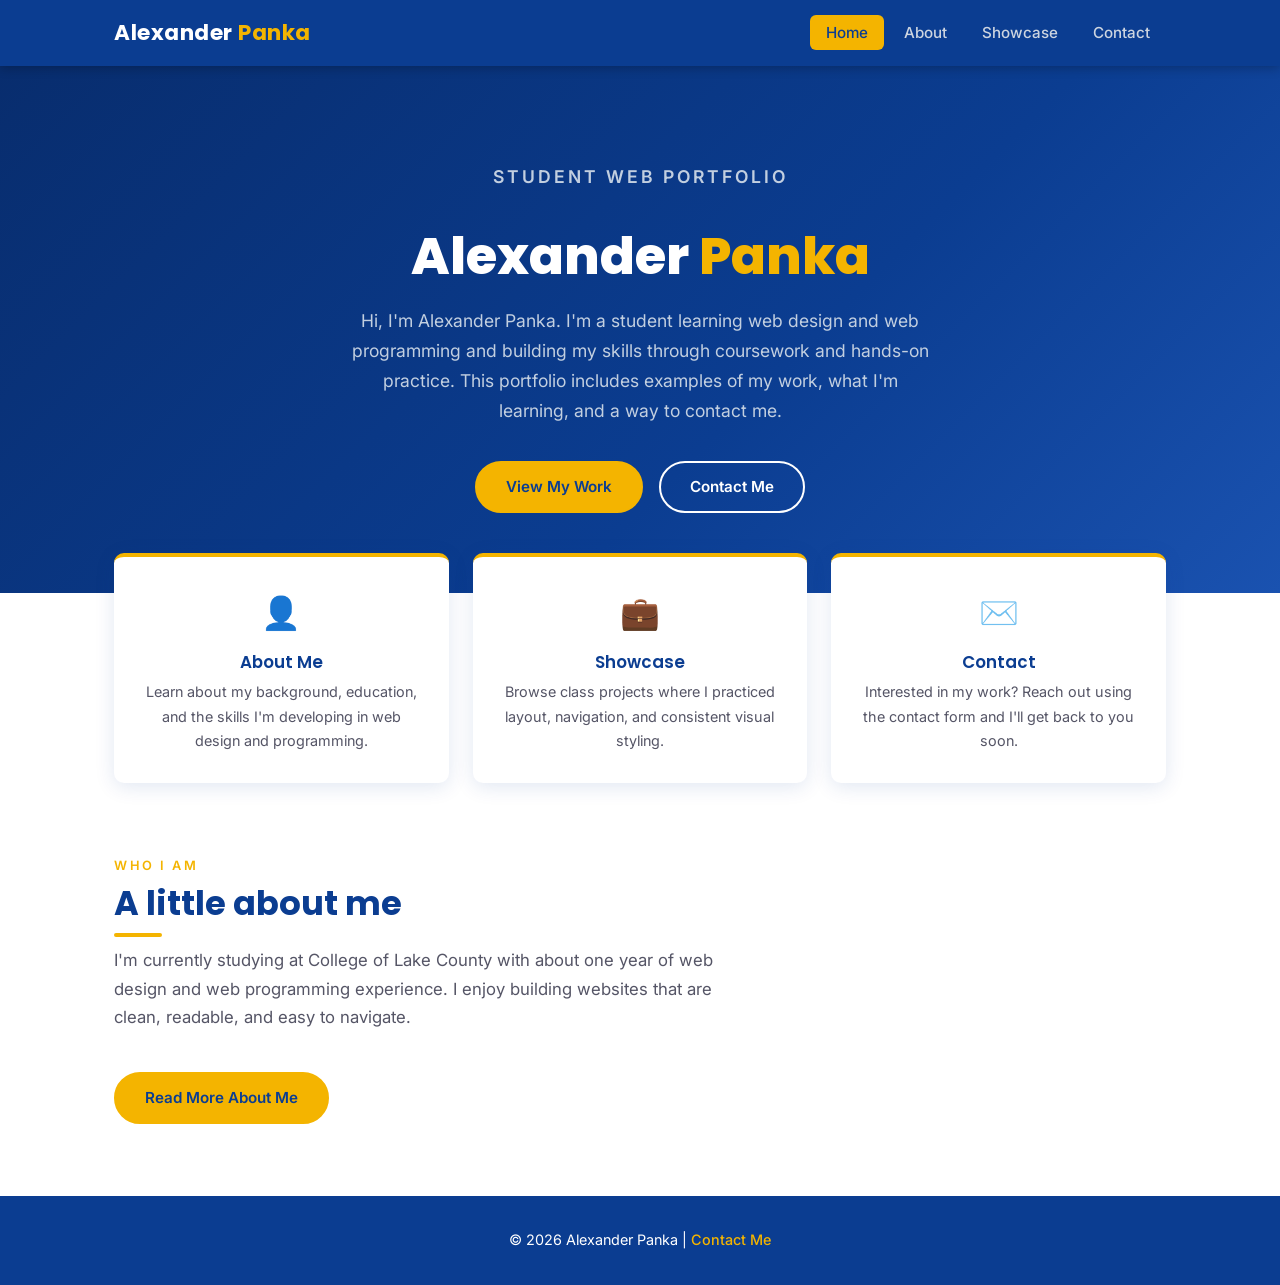
==== index.html @ 967ff5fb "Add files via upload" ====
<!DOCTYPE html>
<html lang="en">
<head>
    <meta charset="UTF-8">
    <meta name="viewport" content="width=device-width, initial-scale=1.0">
    <title>Alexander Panka — Student Web Portfolio</title>
    <link rel="stylesheet" href="css/style.css">
    <link rel="stylesheet" href="css/layout.css">
</head>
<body>

    <!-- ===== HEADER ===== -->
    <header>
        <div class="header-inner">
            <div class="logo">Alexander&nbsp;<span>Panka</span></div>
            <nav>
                <ul>
                    <li><a href="index.html" class="active">Home</a></li>
                    <li><a href="about.html">About</a></li>
                    <li><a href="showcase.html">Showcase</a></li>
                    <li><a href="contact.html">Contact</a></li>
                </ul>
            </nav>
        </div>
    </header>

    <!-- ===== HERO ===== -->
    <section class="hero">
        <div class="hero-inner">
            <p class="hero-label">Student Web Portfolio</p>
            <h1>Alexander <span>Panka</span></h1>
            <p>Hi, I'm Alexander Panka. I'm a student learning web design and web programming and building my skills through coursework and hands-on practice. This portfolio includes examples of my work, what I'm learning, and a way to contact me.</p>
            <div class="hero-buttons">
                <a href="showcase.html" class="btn btn-primary">View My Work</a>
                <a href="contact.html" class="btn btn-outline">Contact Me</a>
            </div>
        </div>
    </section>

    <!-- ===== QUICK SECTIONS ===== -->
    <div class="quick-sections">
        <div class="quick-card">
            <div class="icon">👤</div>
            <h3>About Me</h3>
            <p>Learn about my background, education, and the skills I'm developing in web design and programming.</p>
        </div>
        <div class="quick-card">
            <div class="icon">💼</div>
            <h3>Showcase</h3>
            <p>Browse class projects where I practiced layout, navigation, and consistent visual styling.</p>
        </div>
        <div class="quick-card">
            <div class="icon">✉️</div>
            <h3>Contact</h3>
            <p>Interested in my work? Reach out using the contact form and I'll get back to you soon.</p>
        </div>
    </div>

    <!-- ===== ABOUT PREVIEW ===== -->
    <section>
        <div class="container">
            <p class="section-label">Who I Am</p>
            <h2 class="section-title">A little about me</h2>
            <p class="section-subtitle">I'm currently studying at College of Lake County with about one year of web design and web programming experience. I enjoy building websites that are clean, readable, and easy to navigate.</p>
            <a href="about.html" class="btn btn-primary">Read More About Me</a>
        </div>
    </section>

    <!-- ===== FOOTER ===== -->
    <footer>
        <p>&copy; 2026 Alexander Panka | <a href="contact.html">Contact Me</a></p>
    </footer>

</body>
</html>
---- css/style.css ----
/* =============================================
   Alexander Panka | CIT 174 Portfolio
   ============================================= */

/* ---------- GOOGLE FONTS ---------- */
@import url('https://fonts.googleapis.com/css2?family=Poppins:wght@400;600;700;800&family=Inter:wght@400;500;600&display=swap');

/* ---------- CSS VARIABLES (Phase 1 palette) ---------- */
:root {
    --navy:       #0B3D91;
    --navy-dark:  #082d6e;
    --navy-light: #1a52b0;
    --gold:       #F4B400;
    --gold-dark:  #d9a000;
    --white:      #FFFFFF;
    --charcoal:   #222222;
    --gray-light: #F5F7FA;
    --gray-mid:   #dde2ea;
    --gray-text:  #555566;
    --font-head:  'Poppins', sans-serif;
    --font-body:  'Inter', sans-serif;
    --radius:     10px;
    --shadow:     0 4px 20px rgba(11,61,145,0.12);
    --transition: 0.3s ease;
    --max-width:  1100px;
}

/* ---------- RESET ---------- */
*, *::before, *::after {
    margin: 0;
    padding: 0;
    box-sizing: border-box;
}

html { scroll-behavior: smooth; }

body {
    font-family: var(--font-body);
    color: var(--charcoal);
    background: var(--white);
    line-height: 1.7;
    font-size: 1rem;
}

img { max-width: 100%; display: block; }
a   { text-decoration: none; color: inherit; }
ul  { list-style: none; }

/* ---------- CONTAINER ---------- */
.container {
    max-width: var(--max-width);
    margin: 0 auto;
    padding: 0 1.5rem;
}

/* ---------- HEADER ---------- */
header {
    background: var(--navy);
    position: sticky;
    top: 0;
    z-index: 999;
    box-shadow: 0 2px 10px rgba(0,0,0,0.25);
}

.header-inner {
    display: flex;
    align-items: center;
    justify-content: space-between;
    max-width: var(--max-width);
    margin: 0 auto;
    padding: 0 1.5rem;
    height: 66px;
}

.logo {
    font-family: var(--font-head);
    font-size: 1.35rem;
    font-weight: 700;
    color: var(--white);
    letter-spacing: 0.5px;
}

.logo span {
    color: var(--gold);
}

/* ---------- NAVIGATION ---------- */
nav ul {
    display: flex;
    gap: 0.2rem;
}

nav ul li a {
    font-family: var(--font-body);
    font-weight: 500;
    font-size: 0.95rem;
    color: #cdd5e0;
    padding: 0.5rem 1rem;
    border-radius: 6px;
    transition: background var(--transition), color var(--transition);
}

nav ul li a:hover,
nav ul li a.active {
    background: var(--gold);
    color: var(--navy);
}

/* ---------- FOOTER ---------- */
footer {
    background: var(--navy);
    color: #0B3D91;
    text-align: center;
    padding: 2rem 1rem;
    font-size: 0.9rem;
    font-family: var(--font-body);
}

footer a {
    color: var(--gold);
    font-weight: 500;
}
footer a:hover { color: #fff; }

footer p {
    color: #FFFFFF;
    margin-bottom: 0;
}

/* ---------- TYPOGRAPHY ---------- */
h1, h2, h3, h4 {
    font-family: var(--font-head);
    line-height: 1.2;
    color: var(--navy);
}

h1 { font-size: clamp(1.9rem, 4vw, 2.8rem); font-weight: 800; }
h2 { font-size: clamp(1.5rem, 3vw, 2rem);   font-weight: 700; }
h3 { font-size: 1.2rem; font-weight: 600; }

p  { color: var(--gray-text); margin-bottom: 1rem; }

/* ---------- SECTION UTILITY ---------- */
section { padding: 4.5rem 0; }

.section-label {
    font-family: var(--font-body);
    font-size: 0.8rem;
    font-weight: 600;
    letter-spacing: 2.5px;
    text-transform: uppercase;
    color: var(--gold);
    margin-bottom: 0.5rem;
}

.section-title {
    font-family: var(--font-head);
    font-size: clamp(1.6rem, 3vw, 2.1rem);
    color: var(--navy);
    margin-bottom: 0.6rem;
}

.section-title::after {
    content: '';
    display: block;
    width: 48px;
    height: 4px;
    background: var(--gold);
    border-radius: 2px;
    margin-top: 0.5rem;
}

.section-subtitle {
    color: var(--gray-text);
    font-size: 1.05rem;
    margin-bottom: 2.5rem;
    max-width: 600px;
}

/* ---------- BUTTONS ---------- */
.btn {
    display: inline-block;
    padding: 0.7rem 1.8rem;
    border-radius: 50px;
    font-family: var(--font-body);
    font-weight: 600;
    font-size: 0.95rem;
    cursor: pointer;
    border: 2px solid transparent;
    transition: transform var(--transition), box-shadow var(--transition), background var(--transition), color var(--transition);
}

.btn:hover {
    transform: translateY(-2px);
    box-shadow: 0 6px 18px rgba(11,61,145,0.25);
}

.btn-primary {
    background: var(--gold);
    color: var(--navy);
    border-color: var(--gold);
}
.btn-primary:hover {
    background: var(--gold-dark);
    border-color: var(--gold-dark);
}

.btn-outline {
    background: transparent;
    color: var(--white);
    border-color: var(--white);
}
.btn-outline:hover {
    background: var(--white);
    color: var(--navy);
}

/* ---------- CARD ---------- */
.card {
    background: var(--white);
    border-radius: var(--radius);
    box-shadow: var(--shadow);
    overflow: hidden;
    transition: transform var(--transition), box-shadow var(--transition);
}

.card:hover {
    transform: translateY(-5px);
    box-shadow: 0 12px 32px rgba(11,61,145,0.18);
}

/* ---------- GRAY BG SECTION ---------- */
.bg-gray { background: var(--gray-light); }

/* ---------- TAG / BADGE ---------- */
.badge {
    display: inline-block;
    background: rgba(11,61,145,0.08);
    color: var(--navy);
    border-radius: 50px;
    padding: 0.25rem 0.85rem;
    font-size: 0.82rem;
    font-weight: 600;
    font-family: var(--font-body);
    margin: 0.2rem;
}
---- css/layout.css ----
/* =============================================
   Alexander Panka | CIT 174 Portfolio
   ============================================= */

/* ========== HOME — HERO ========== */
.hero {
    background: linear-gradient(135deg, var(--navy-dark) 0%, var(--navy) 60%, var(--navy-light) 100%);
    color: var(--white);
    padding: 6rem 1.5rem 5rem;
    text-align: center;
}

.hero-inner {
    max-width: 740px;
    margin: 0 auto;
}

.hero-label {
    font-family: var(--font-body);
    font-size: 0.85rem;
    font-weight: 600;
    letter-spacing: 3px;
    text-transform: uppercase;
    color: var(--gold);
    margin-bottom: 1rem;
}

.hero h1 {
    font-family: var(--font-head);
    font-size: clamp(2rem, 5vw, 3.2rem);
    font-weight: 800;
    color: var(--white);
    line-height: 1.15;
    margin-bottom: 1.25rem;
}

.hero h1 span {
    color: var(--gold);
}

.hero p {
    font-size: 1.1rem;
    color: #c2cfe0;
    max-width: 580px;
    margin: 0 auto 2.2rem;
}

.hero-buttons {
    display: flex;
    gap: 1rem;
    justify-content: center;
    flex-wrap: wrap;
}

/* ========== HOME — QUICK SECTIONS ========== */
.quick-sections {
    display: grid;
    grid-template-columns: repeat(3, 1fr);
    gap: 1.5rem;
    margin-top: -2.5rem;
    position: relative;
    z-index: 2;
    padding: 0 1.5rem;
    max-width: var(--max-width);
    margin-left: auto;
    margin-right: auto;
}

.quick-card {
    background: var(--white);
    border-radius: var(--radius);
    padding: 1.8rem 1.5rem;
    box-shadow: var(--shadow);
    text-align: center;
    border-top: 4px solid var(--gold);
}

.quick-card .icon {
    font-size: 2rem;
    margin-bottom: 0.75rem;
}

.quick-card h3 {
    font-family: var(--font-head);
    color: var(--navy);
    font-size: 1.05rem;
    margin-bottom: 0.5rem;
}

.quick-card p {
    font-size: 0.9rem;
    color: var(--gray-text);
    margin: 0;
}

/* ========== ABOUT ========== */
.about-grid {
    display: grid;
    grid-template-columns: 280px 1fr;
    gap: 3.5rem;
    align-items: start;
}

.about-photo {
    width: 100%;
    aspect-ratio: 3/4;
    border-radius: var(--radius);
}

.about-photo img {
    width: 100%;
    height: 100%;
    object-fit: cover;
    border-radius: calc(var(--radius) - 4px);
}

.about-text h2 {
    color: var(--navy);
    margin-bottom: 1rem;
}

.about-text p {
    color: var(--gray-text);
    margin-bottom: 1rem;
    font-size: 1.02rem;
}

.skills-grid {
    display: grid;
    grid-template-columns: repeat(2, 1fr);
    gap: 0.75rem;
    margin-top: 1.5rem;
}

.skill-item {
    display: flex;
    align-items: center;
    gap: 0.6rem;
    background: var(--gray-light);
    border-radius: 8px;
    padding: 0.7rem 1rem;
    font-family: var(--font-body);
    font-weight: 500;
    font-size: 0.95rem;
    color: var(--navy);
    border-left: 4px solid var(--gold);
}

.skill-item::before {
    content: '✓';
    font-weight: 700;
    color: var(--gold);
    font-size: 1rem;
}

/* ========== SHOWCASE ========== */
.showcase-grid {
    display: grid;
    grid-template-columns: repeat(auto-fit, minmax(300px, 1fr));
    gap: 2rem;
}

.project-card {
    background: var(--white);
    border-radius: var(--radius);
    box-shadow: var(--shadow);
    overflow: hidden;
    transition: transform var(--transition), box-shadow var(--transition);
}

.project-card:hover {
    transform: translateY(-6px);
    box-shadow: 0 16px 40px rgba(11,61,145,0.2);
}

.project-thumb {
    width: 100%;
    height: 200px;
    background: linear-gradient(135deg, var(--navy) 0%, var(--navy-light) 100%);
    display: flex;
    align-items: center;
    justify-content: center;
    font-size: 3.5rem;
    position: relative;
    overflow: hidden;
}

.project-thumb img {
    width: 100%;
    height: 100%;
    object-fit: cover;
}

.project-thumb .thumb-label {
    position: absolute;
    bottom: 0;
    left: 0;
    right: 0;
    background: linear-gradient(transparent, rgba(11,61,145,0.85));
    color: var(--white);
    font-family: var(--font-head);
    font-size: 0.8rem;
    font-weight: 600;
    padding: 1rem 1rem 0.6rem;
    text-transform: uppercase;
    letter-spacing: 1px;
}

.project-body {
    padding: 1.5rem;
}

.project-body h3 {
    font-family: var(--font-head);
    color: var(--navy);
    font-size: 1.1rem;
    margin-bottom: 0.5rem;
}

.project-body p {
    font-size: 0.95rem;
    color: var(--gray-text);
    margin-bottom: 1.2rem;
}

.project-tags {
    display: flex;
    flex-wrap: wrap;
    gap: 0.4rem;
}

/* ========== CONTACT ========== */
.contact-wrapper {
    display: grid;
    grid-template-columns: 1fr 1.6fr;
    gap: 3rem;
    align-items: start;
}

.contact-info h2 {
    color: var(--navy);
    margin-bottom: 1rem;
}

.contact-info p {
    color: var(--gray-text);
    margin-bottom: 1.5rem;
}

.contact-detail {
    display: flex;
    align-items: center;
    gap: 0.75rem;
    margin-bottom: 1rem;
    font-family: var(--font-body);
    font-size: 0.95rem;
    color: var(--charcoal);
}

.contact-detail .icon {
    width: 42px;
    height: 42px;
    background: var(--navy);
    border-radius: 50%;
    display: flex;
    align-items: center;
    justify-content: center;
    font-size: 1.1rem;
    flex-shrink: 0;
}

/* ========== CONTACT FORM ========== */
.contact-form {
    background: var(--white);
    border-radius: var(--radius);
    padding: 2.5rem;
    box-shadow: var(--shadow);
    border-top: 5px solid var(--gold);
}

.form-group {
    margin-bottom: 1.4rem;
}

.form-group label {
    display: block;
    font-family: var(--font-body);
    font-weight: 600;
    font-size: 0.9rem;
    color: var(--navy);
    margin-bottom: 0.4rem;
}

.form-group input,
.form-group textarea {
    width: 100%;
    padding: 0.75rem 1rem;
    border: 2px solid var(--gray-mid);
    border-radius: 8px;
    font-family: var(--font-body);
    font-size: 0.95rem;
    color: var(--charcoal);
    background: var(--white);
    transition: border-color var(--transition), box-shadow var(--transition);
    outline: none;
}

.form-group input:focus,
.form-group textarea:focus {
    border-color: var(--navy);
    box-shadow: 0 0 0 3px rgba(11,61,145,0.12);
}

.form-group textarea {
    resize: vertical;
    min-height: 140px;
}

.btn-submit {
    width: 100%;
    background: var(--navy);
    color: var(--white);
    border: none;
    padding: 0.85rem;
    border-radius: 8px;
    font-family: var(--font-head);
    font-size: 1rem;
    font-weight: 600;
    cursor: pointer;
    transition: background var(--transition), transform var(--transition);
    letter-spacing: 0.5px;
}

.btn-submit:hover {
    background: var(--navy-dark);
    transform: translateY(-2px);
}

/* ========== RESPONSIVE ========== */
@media (max-width: 768px) {
    .quick-sections        { grid-template-columns: 1fr; margin-top: 1.5rem; }
    .about-grid            { grid-template-columns: 1fr; }
    .about-photo           { max-width: 220px; margin: 0 auto; }
    .skills-grid           { grid-template-columns: 1fr; }
    .contact-wrapper       { grid-template-columns: 1fr; }
    .contact-form          { padding: 1.5rem; }
    nav ul li a            { padding: 0.4rem 0.65rem; font-size: 0.88rem; }
}

@media (max-width: 480px) {
    .hero { padding: 4rem 1rem 3rem; }
    .hero-buttons { flex-direction: column; align-items: center; }
    .showcase-grid { grid-template-columns: 1fr; }
}
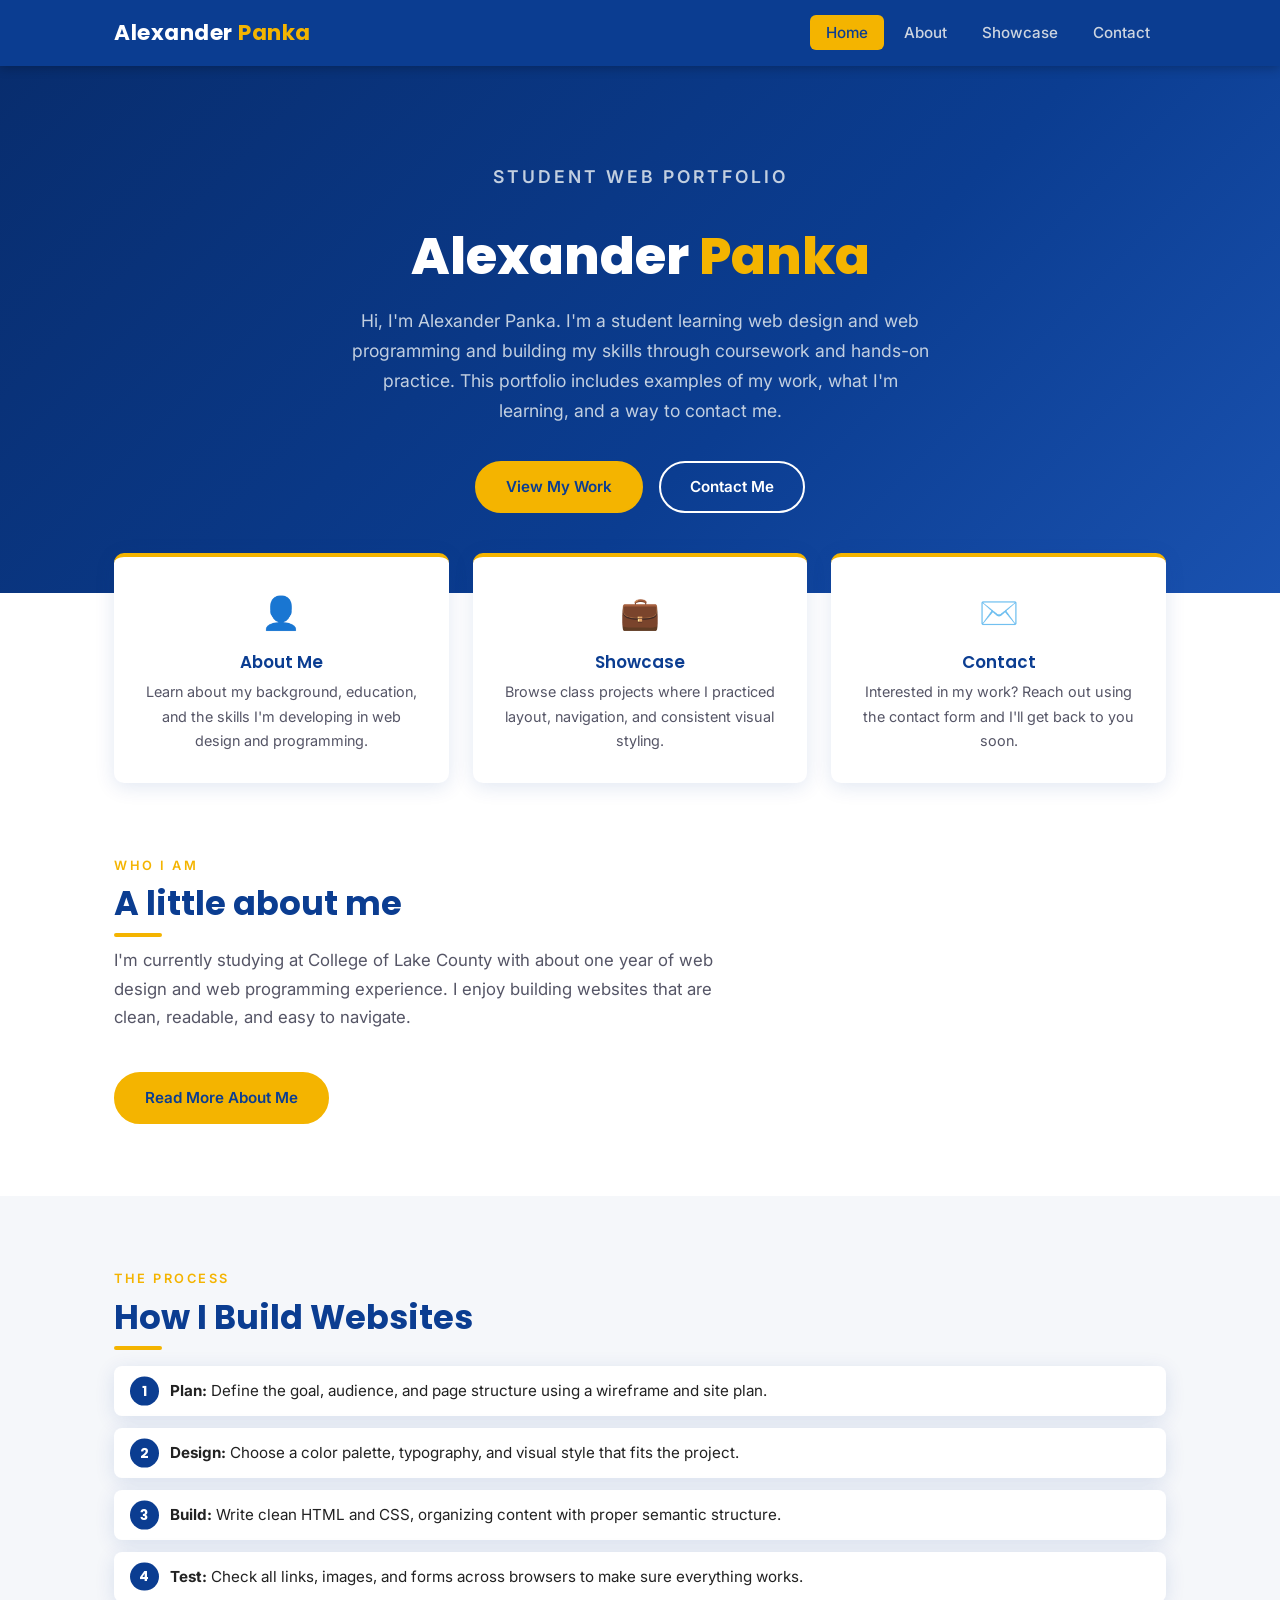
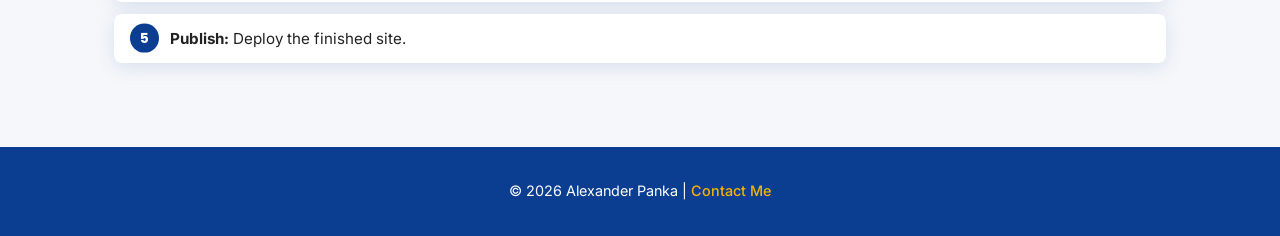
==== commit c2a5a343: "Add files via upload" ====
--- a/index.html
+++ b/index.html
@@ -23,6 +23,9 @@
             </nav>
         </div>
     </header>
+
+    <!-- ===== MAIN ===== -->
+    <main>
 
     <!-- ===== HERO ===== -->
     <section class="hero">
@@ -66,6 +69,23 @@
         </div>
     </section>
 
+    <!-- ===== HOW IT WORKS ===== -->
+    <section class="bg-gray">
+        <div class="container">
+            <p class="section-label">The Process</p>
+            <h2 class="section-title">How I Build Websites</h2>
+            <ol class="process-list">
+                <li><strong>Plan:</strong> Define the goal, audience, and page structure using a wireframe and site plan.</li>
+                <li><strong>Design:</strong> Choose a color palette, typography, and visual style that fits the project.</li>
+                <li><strong>Build:</strong> Write clean HTML and CSS, organizing content with proper semantic structure.</li>
+                <li><strong>Test:</strong> Check all links, images, and forms across browsers to make sure everything works.</li>
+                <li><strong>Publish:</strong> Deploy the finished site.</li>
+            </ol>
+        </div>
+    </section>
+
+    </main>
+
     <!-- ===== FOOTER ===== -->
     <footer>
         <p>&copy; 2026 Alexander Panka | <a href="contact.html">Contact Me</a></p>
--- a/css/style.css
+++ b/css/style.css
@@ -232,6 +232,64 @@
 /* ---------- GRAY BG SECTION ---------- */
 .bg-gray { background: var(--gray-light); }
 
+/* ---------- LISTS ---------- */
+.about-list {
+    list-style: none;
+    padding: 0;
+    margin-top: 1rem;
+}
+
+.about-list li {
+    padding: 0.6rem 0.8rem 0.6rem 1rem;
+    margin-bottom: 0.5rem;
+    background: var(--white);
+    border-radius: 8px;
+    border-left: 4px solid var(--gold);
+    color: var(--charcoal);
+    font-family: var(--font-body);
+    font-size: 0.95rem;
+    counter-increment: ol-counter;
+}
+
+.process-list {
+    list-style: none;
+    padding: 0;
+    margin-top: 1rem;
+    counter-reset: ol-counter;
+}
+
+.process-list li {
+    padding: 0.75rem 1rem 0.75rem 3.5rem;
+    margin-bottom: 0.75rem;
+    background: var(--white);
+    border-radius: 8px;
+    box-shadow: var(--shadow);
+    color: var(--charcoal);
+    font-family: var(--font-body);
+    font-size: 0.95rem;
+    position: relative;
+    counter-increment: ol-counter;
+}
+
+.process-list li::before {
+    content: counter(ol-counter);
+    position: absolute;
+    left: 1rem;
+    top: 50%;
+    transform: translateY(-50%);
+    background: var(--navy);
+    color: var(--white);
+    width: 1.8rem;
+    height: 1.8rem;
+    border-radius: 50%;
+    display: flex;
+    align-items: center;
+    justify-content: center;
+    font-family: var(--font-head);
+    font-weight: 700;
+    font-size: 0.85rem;
+}
+
 /* ---------- TAG / BADGE ---------- */
 .badge {
     display: inline-block;
--- a/css/layout.css
+++ b/css/layout.css
@@ -345,6 +345,7 @@
     .contact-wrapper       { grid-template-columns: 1fr; }
     .contact-form          { padding: 1.5rem; }
     nav ul li a            { padding: 0.4rem 0.65rem; font-size: 0.88rem; }
+    .about-tools-grid      { grid-template-columns: 1fr !important; }
 }
 
 @media (max-width: 480px) {
